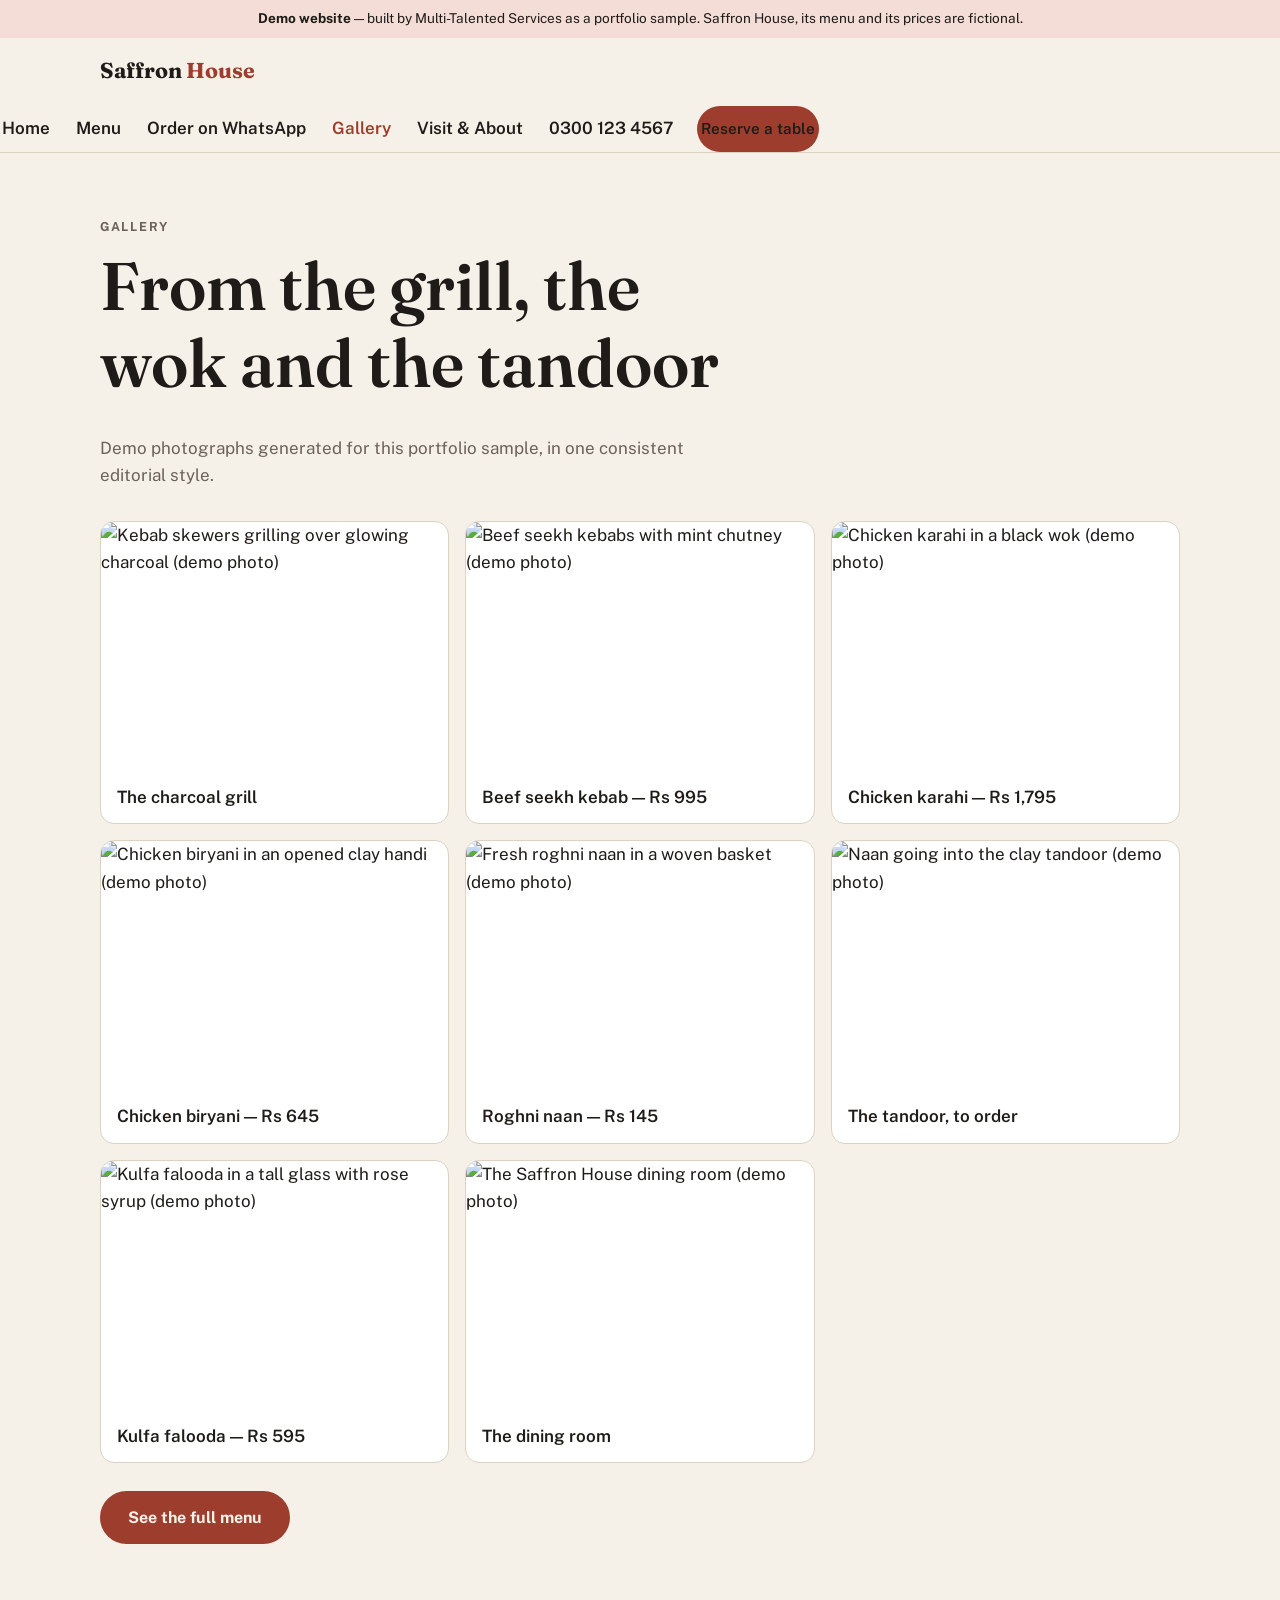
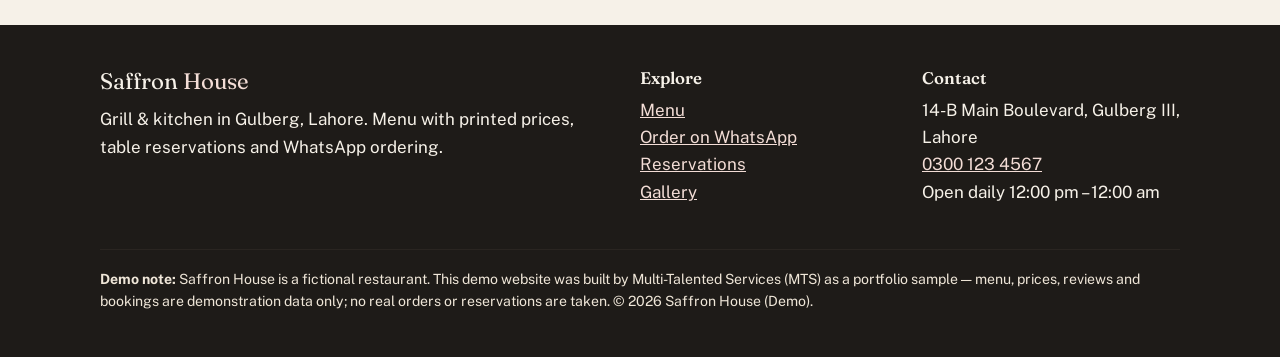
==== gallery.html @ 3a76dfea "Build: Saffron House restaurant demo (Queue #3) — 6 pages, menu filter/search, WhatsApp ordering + d" ====
<!DOCTYPE html>
<html lang="en">
<head>
<meta charset="UTF-8">
<meta name="viewport" content="width=device-width, initial-scale=1.0">
<title>Gallery (Demo) — Saffron House, Gulberg Lahore</title>
<meta name="description" content="Demo photo gallery for the fictional Saffron House restaurant, Lahore — grill, karahi, biryani, tandoor and the dining room.">
<link rel="icon" href="assets/favicon.svg" type="image/svg+xml">
<link rel="preconnect" href="https://fonts.googleapis.com">
<link rel="preconnect" href="https://fonts.gstatic.com" crossorigin>
<link href="https://fonts.googleapis.com/css2?family=Fraunces:ital,opsz,wght@0,9..144,500;0,9..144,600;0,9..144,700;1,9..144,500&family=Public+Sans:wght@400;500;600;700&display=swap" rel="stylesheet">
<link rel="stylesheet" href="css/style.css">
<script>document.documentElement.classList.add('js');</script>
</head>
<body>
<a class="skip-link" href="#main">Skip to content</a>
<div class="demo-ribbon"><p><strong>Demo website</strong> — built by Multi-Talented Services as a portfolio sample. Saffron House, its menu and its prices are fictional.</p></div>
<header class="site-header">
  <div class="wrap header-in">
    <a class="wordmark" href="index.html" aria-label="Saffron House — home">Saffron <span>House</span></a>
    <button class="nav-toggle" id="navToggle" aria-expanded="false" aria-controls="siteNav" aria-label="Open menu"><span></span><span></span><span></span></button>
  </div>
  <nav class="site-nav" id="siteNav" aria-label="Main">
    <a href="index.html">Home</a>
    <a href="menu.html">Menu</a>
    <a href="order.html">Order on WhatsApp</a>
    <a href="gallery.html" aria-current="page">Gallery</a>
    <a href="visit.html">Visit &amp; About</a>
    <a href="tel:+923001234567">0300 123 4567</a>
    <a class="btn btn-primary btn-small" href="reservations.html">Reserve a table</a>
  </nav>
</header>

<main id="main">
  <section class="section">
    <div class="wrap">
      <div class="section-head">
        <p class="kicker">Gallery</p>
        <h1>From the grill, the wok and the tandoor</h1>
        <p>Demo photographs generated for this portfolio sample, in one consistent editorial style.</p>
      </div>
      <div class="gallery-grid">
        <figure class="reveal"><img src="assets/hero-grill.jpg" alt="Kebab skewers grilling over glowing charcoal (demo photo)"><figcaption>The charcoal grill</figcaption></figure>
        <figure class="reveal"><img src="assets/dish-kebab.jpg" alt="Beef seekh kebabs with mint chutney (demo photo)"><figcaption>Beef seekh kebab — Rs 995</figcaption></figure>
        <figure class="reveal"><img src="assets/dish-karahi.jpg" alt="Chicken karahi in a black wok (demo photo)"><figcaption>Chicken karahi — Rs 1,795</figcaption></figure>
        <figure class="reveal"><img src="assets/dish-biryani.jpg" alt="Chicken biryani in an opened clay handi (demo photo)"><figcaption>Chicken biryani — Rs 645</figcaption></figure>
        <figure class="reveal"><img src="assets/dish-naan.jpg" alt="Fresh roghni naan in a woven basket (demo photo)"><figcaption>Roghni naan — Rs 145</figcaption></figure>
        <figure class="reveal"><img src="assets/chef-tandoor.jpg" alt="Naan going into the clay tandoor (demo photo)"><figcaption>The tandoor, to order</figcaption></figure>
        <figure class="reveal"><img src="assets/dish-dessert.jpg" alt="Kulfa falooda in a tall glass with rose syrup (demo photo)"><figcaption>Kulfa falooda — Rs 595</figcaption></figure>
        <figure class="reveal"><img src="assets/interior.jpg" alt="The Saffron House dining room (demo photo)"><figcaption>The dining room</figcaption></figure>
      </div>
      <p style="margin-top:28px"><a class="btn btn-primary" href="menu.html">See the full menu</a></p>
    </div>
  </section>
</main>

<footer class="site-footer">
  <div class="wrap">
    <div class="footer-grid">
      <div><p class="serif" style="font-size:1.4rem">Saffron <span style="color:var(--clay-tint)">House</span></p><p>Grill &amp; kitchen in Gulberg, Lahore. Menu with printed prices, table reservations and WhatsApp ordering.</p></div>
      <div><h3 style="font-size:1.05rem">Explore</h3><p><a href="menu.html">Menu</a><br><a href="order.html">Order on WhatsApp</a><br><a href="reservations.html">Reservations</a><br><a href="gallery.html">Gallery</a></p></div>
      <div><h3 style="font-size:1.05rem">Contact</h3><p>14-B Main Boulevard, Gulberg III, Lahore<br><a href="tel:+923001234567">0300 123 4567</a><br>Open daily 12:00 pm – 12:00 am</p></div>
    </div>
    <p class="footer-note"><strong>Demo note:</strong> Saffron House is a fictional restaurant. This demo website was built by Multi-Talented Services (MTS) as a portfolio sample — menu, prices, reviews and bookings are demonstration data only; no real orders or reservations are taken. © <span id="year">2026</span> Saffron House (Demo).</p>
  </div>
</footer>
<script src="js/main.js"></script>
</body>
</html>
---- css/style.css ----
/* Saffron House (Demo) — one component system, project tokens only (+ semantic error red). */
:root{
  --ink:#1E1B18; --ink-2:#2A2521; --paper:#F6F1E8; --paper-2:#EFE6D8;
  --clay:#9C3D2E; --clay-dark:#7E2F24; --clay-tint:#F3DDD6;
  --stone:#6B6259; --line:#DDD2C0; --error:#B3261E;
  --radius:14px; --wrap:1120px;
}
*{box-sizing:border-box}
html{scroll-behavior:smooth}
body{margin:0;background:var(--paper);color:var(--ink);font-family:"Public Sans",system-ui,sans-serif;font-size:17px;line-height:1.6}
img{max-width:100%;display:block}
h1,h2,h3,.serif{font-family:"Fraunces",Georgia,serif;line-height:1.15;margin:0 0 .5em}
h1{font-size:clamp(2.4rem,7vw,4.2rem);font-weight:600}
h2{font-size:clamp(1.8rem,4.5vw,2.6rem);font-weight:600}
h3{font-size:1.35rem;font-weight:600}
p{margin:0 0 1em}
a{color:var(--clay-dark)}
.wrap{max-width:var(--wrap);margin:0 auto;padding:0 20px;min-width:0}
.section{padding:64px 0}
.section--dark{background:var(--ink);color:var(--paper)}
.section--tint{background:var(--paper-2)}
.section-head{max-width:640px;margin-bottom:32px;min-width:0}
.section-head p{color:var(--stone)}
.section--dark .section-head p{color:var(--paper-2)}
.kicker{text-transform:uppercase;letter-spacing:.14em;font-size:.78rem;font-weight:700;color:var(--clay);margin-bottom:10px}
.section--dark .kicker{color:var(--clay-tint)}

/* Demo ribbon + header */
.demo-ribbon{background:var(--clay-tint);color:var(--ink);font-size:.85rem;text-align:center;padding:8px 16px}
.demo-ribbon p{margin:0}
.skip-link{position:absolute;left:-9999px;top:0;background:var(--ink);color:var(--paper);padding:10px 16px;z-index:60}
.skip-link:focus{left:8px;top:8px}
.site-header{background:var(--paper);border-bottom:1px solid var(--line);position:sticky;top:0;z-index:40}
.header-in{display:flex;align-items:center;gap:16px;min-height:68px;min-width:0}
.wordmark{font-family:"Fraunces",serif;font-size:1.35rem;font-weight:700;color:var(--ink);text-decoration:none;white-space:nowrap}
.wordmark span{color:var(--clay)}
.nav-toggle{margin-left:auto;background:none;border:1px solid var(--line);border-radius:10px;width:48px;height:48px;display:flex;flex-direction:column;align-items:center;justify-content:center;gap:5px;cursor:pointer}
.nav-toggle span{display:block;width:22px;height:2px;background:var(--ink)}
.site-nav{display:none;flex-direction:column;gap:4px;padding:12px 20px 18px;border-top:1px solid var(--line)}
.site-nav.open{display:flex}
.site-nav a{color:var(--ink);text-decoration:none;font-weight:600;padding:10px 4px}
.site-nav a[aria-current="page"]{color:var(--clay)}
@media(min-width:920px){
  .nav-toggle{display:none}
  .site-nav{display:flex;flex-direction:row;align-items:center;gap:22px;margin-left:auto;padding:0;border-top:none}
  .site-nav a{padding:6px 2px}
}
@media(max-width:380px){ .wordmark{font-size:1.12rem} .demo-ribbon{font-size:.78rem} }

/* Buttons — one system, 52px primary */
.btn{display:inline-flex;align-items:center;justify-content:center;min-height:52px;padding:12px 26px;border-radius:999px;font-weight:700;font-size:1rem;text-decoration:none;border:2px solid transparent;cursor:pointer;text-align:center}
.btn-primary{background:var(--clay);color:var(--paper)}
.btn-primary:hover{background:var(--clay-dark)}
.btn-ghost{background:transparent;color:var(--ink);border-color:var(--ink)}
.section--dark .btn-ghost,.hero .btn-ghost{color:var(--paper);border-color:var(--paper)}
.btn-dark{background:var(--ink);color:var(--paper)}
.btn-small{min-height:46px;padding:8px 20px;font-size:.95rem}
.btn[disabled]{opacity:.45;cursor:not-allowed}
:focus-visible{outline:3px solid var(--clay);outline-offset:2px}

/* Hero */
.hero{background:var(--ink);color:var(--paper);position:relative;overflow:hidden}
.hero-photo{position:absolute;inset:0;width:100%;height:100%;object-fit:cover;opacity:.45}
.hero-in{position:relative;padding:84px 20px 72px;max-width:760px;margin:0}
.hero .kicker{color:var(--clay-tint)}
.hero-line{font-size:1.2rem;max-width:34em}
.hero-facts{display:flex;flex-wrap:wrap;gap:10px 28px;margin:22px 0;padding:16px 0;border-top:1px solid var(--ink-2);border-bottom:1px solid var(--ink-2)}
.hero-facts p{margin:0;font-size:.95rem}
.hero-facts span{display:block;text-transform:uppercase;letter-spacing:.1em;font-size:.7rem;color:var(--clay-tint);font-weight:700}
.hero-facts a{color:var(--paper)}
.hero-actions{display:flex;flex-wrap:wrap;gap:12px;margin-top:26px}
.kenburns{animation:kb 24s ease-in-out infinite alternate}
@keyframes kb{from{transform:scale(1)}to{transform:scale(1.07) translate(-1.5%,-1%)}}

/* Cards / grids */
.grid{display:grid;gap:20px;min-width:0}
.grid>*{min-width:0}
@media(min-width:700px){.grid-3{grid-template-columns:repeat(3,1fr)}.grid-2{grid-template-columns:repeat(2,1fr)}}
.card{background:#fff;border:1px solid var(--line);border-radius:var(--radius);overflow:hidden}
.card img{width:100%;height:210px;object-fit:cover}
.card-body{padding:20px}
.card-body p{color:var(--stone);margin-bottom:8px}
.price{font-family:"Fraunces",serif;font-weight:700;color:var(--clay-dark);font-size:1.15rem;white-space:nowrap}
.badge{display:inline-block;background:var(--clay-tint);color:var(--clay-dark);font-size:.72rem;font-weight:700;letter-spacing:.08em;text-transform:uppercase;border-radius:999px;padding:4px 10px}

/* Menu */
.menu-chips{display:flex;flex-wrap:wrap;gap:8px;margin-bottom:14px}
.chip{min-height:46px;padding:8px 18px;border-radius:999px;border:1.5px solid var(--ink);background:transparent;color:var(--ink);font-weight:600;font-size:.95rem;cursor:pointer;font-family:inherit}
.chip[aria-pressed="true"]{background:var(--ink);color:var(--paper)}
.menu-search{width:100%;max-width:440px}
.menu-list{list-style:none;margin:0 0 34px;padding:0}
.mi{display:flex;align-items:baseline;gap:10px;padding:13px 0;border-bottom:1px solid var(--line);min-width:0}
.mi-main{min-width:0}
.mi-name{font-family:"Fraunces",serif;font-size:1.12rem;font-weight:600;margin:0}
.mi-desc{color:var(--stone);font-size:.93rem;margin:2px 0 0}
.mi-dots{flex:1;border-bottom:2px dotted var(--line);min-width:16px}
.mi-price{font-family:"Fraunces",serif;font-weight:700;color:var(--clay-dark);white-space:nowrap;margin:0}
.mi-mark{font-family:"Public Sans",sans-serif;font-size:.78rem;color:var(--stone);font-weight:700}
.add-btn{min-height:44px;padding:6px 16px;border-radius:999px;border:1.5px solid var(--clay);background:transparent;color:var(--clay-dark);font-weight:700;cursor:pointer;font-family:inherit;white-space:nowrap}
.add-btn:hover{background:var(--clay-tint)}
.menu-cat h3{border-bottom:2px solid var(--ink);padding-bottom:8px;margin-bottom:6px}

/* Forms — one field system, 52px, 16px+ font */
.field{margin-bottom:18px;min-width:0}
.field label{display:block;font-weight:700;margin-bottom:6px}
.field input,.field select,.field textarea{width:100%;min-height:52px;padding:12px 14px;font-size:16px;font-family:inherit;border:1.5px solid var(--stone);border-radius:10px;background:#fff;color:var(--ink)}
.field textarea{min-height:110px}
.field .error-text{display:none;color:var(--error);font-size:.9rem;font-weight:600;margin-top:6px}
.field.invalid input,.field.invalid select,.field.invalid textarea{border-color:var(--error)}
.field.invalid .error-text{display:block}
.form-row{display:grid;gap:0 18px}
@media(min-width:700px){.form-row{grid-template-columns:1fr 1fr}}
.confirm-box{background:var(--paper-2);border:2px solid var(--clay);border-radius:var(--radius);padding:26px}
.confirm-box dl{display:grid;grid-template-columns:auto 1fr;gap:6px 18px;margin:14px 0}
.confirm-box dt{font-weight:700}
.confirm-box dd{margin:0}

/* Order */
.order-layout{display:grid;gap:28px;min-width:0}
.order-layout>*{min-width:0}
@media(min-width:920px){.order-layout{grid-template-columns:1fr 380px}}
.order-panel{background:var(--ink);color:var(--paper);border-radius:var(--radius);padding:24px;align-self:start}
.order-panel h3{color:var(--paper)}
.order-line{display:flex;align-items:center;gap:10px;padding:10px 0;border-bottom:1px solid var(--ink-2);min-width:0}
.order-line .ol-name{flex:1;min-width:0}
.qty-btn{width:44px;height:44px;border-radius:50%;border:1.5px solid var(--paper);background:transparent;color:var(--paper);font-size:1.2rem;cursor:pointer;flex:none}
.order-total{display:flex;justify-content:space-between;font-family:"Fraunces",serif;font-size:1.3rem;font-weight:700;padding:16px 0}
.btn-whatsapp{background:var(--clay);color:var(--paper);width:100%}
.order-log{font-size:.88rem;color:var(--paper-2)}
.order-log li{margin-bottom:6px}

/* Reviews */
.review-card{background:#fff;border:1px solid var(--line);border-radius:var(--radius);padding:22px}
.stars{color:var(--clay);letter-spacing:2px;font-size:1.05rem}
.review-card .when{color:var(--stone);font-size:.85rem}

/* Gallery / visit */
.gallery-grid{display:grid;gap:16px;min-width:0}
.gallery-grid>*{min-width:0}
@media(min-width:700px){.gallery-grid{grid-template-columns:repeat(2,1fr)}}
@media(min-width:1020px){.gallery-grid{grid-template-columns:repeat(3,1fr)}}
.gallery-grid figure{margin:0;border-radius:var(--radius);overflow:hidden;border:1px solid var(--line);background:#fff}
.gallery-grid img{width:100%;height:250px;object-fit:cover}
.gallery-grid figcaption{padding:12px 16px;font-weight:600}
.visit-panel{background:var(--ink);color:var(--paper);border-radius:var(--radius);padding:28px}
.visit-panel a{color:var(--clay-tint)}
.hours{list-style:none;padding:0;margin:0}
.hours li{display:flex;justify-content:space-between;gap:16px;padding:8px 0;border-bottom:1px solid var(--line)}
.split{display:grid;gap:28px;min-width:0}
.split>*{min-width:0}
@media(min-width:920px){.split{grid-template-columns:1fr 1fr}}
.split img{border-radius:var(--radius);width:100%;height:100%;object-fit:cover;min-height:280px}

/* Footer */
.site-footer{background:var(--ink);color:var(--paper);padding:44px 0 30px;margin-top:0}
.site-footer a{color:var(--clay-tint)}
.footer-grid{display:grid;gap:24px;min-width:0}
.footer-grid>*{min-width:0}
@media(min-width:760px){.footer-grid{grid-template-columns:2fr 1fr 1fr}}
.footer-note{border-top:1px solid var(--ink-2);margin-top:26px;padding-top:18px;font-size:.88rem;color:var(--paper-2)}

/* Reveal-by-default: hidden state ONLY when JS is on */
.js .reveal{opacity:0;transform:translateY(14px);transition:opacity .6s ease,transform .6s ease}
.js .reveal.revealed{opacity:1;transform:none}
@media(prefers-reduced-motion:reduce){
  html{scroll-behavior:auto}
  .js .reveal{opacity:1;transform:none;transition:none}
  .kenburns{animation:none}
}
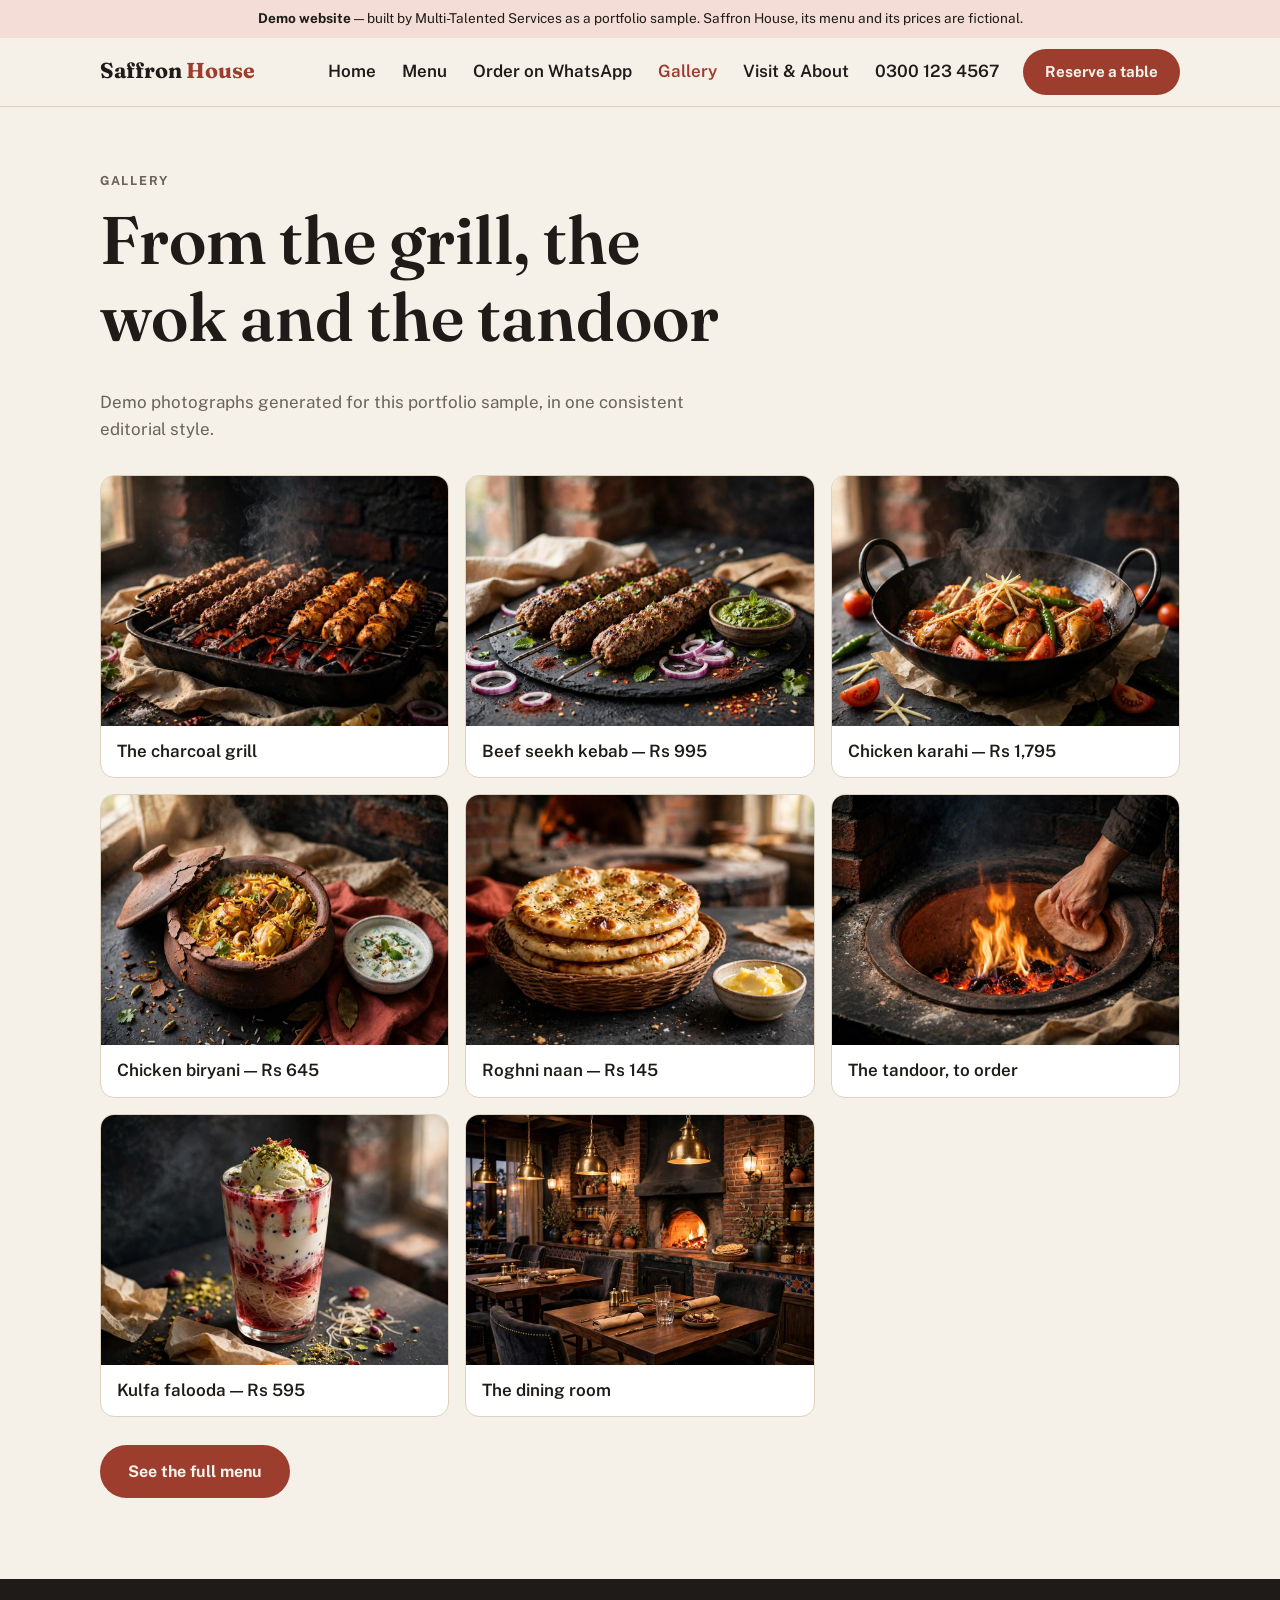
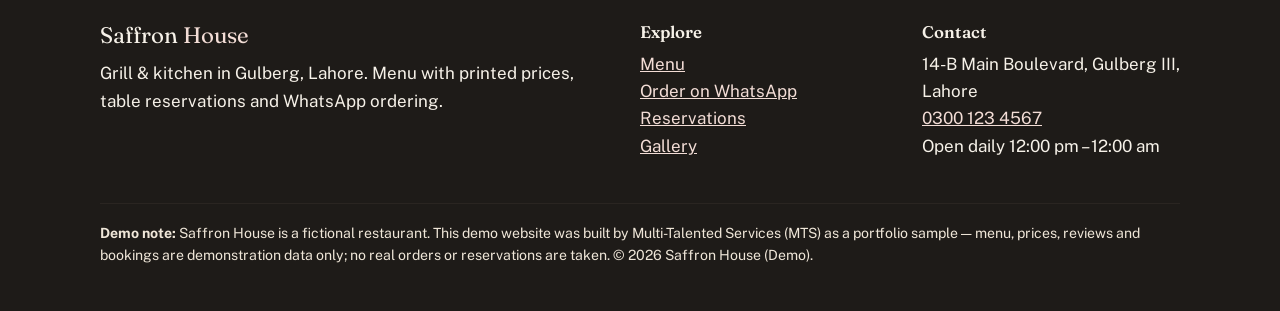
==== commit 2dff4e75: "Fix run: header rebuilt inside container, Reserve CTA readable on every page, reveal without opacity" ====
--- a/gallery.html
+++ b/gallery.html
@@ -19,7 +19,6 @@
   <div class="wrap header-in">
     <a class="wordmark" href="index.html" aria-label="Saffron House — home">Saffron <span>House</span></a>
     <button class="nav-toggle" id="navToggle" aria-expanded="false" aria-controls="siteNav" aria-label="Open menu"><span></span><span></span><span></span></button>
-  </div>
   <nav class="site-nav" id="siteNav" aria-label="Main">
     <a href="index.html">Home</a>
     <a href="menu.html">Menu</a>
@@ -29,6 +28,7 @@
     <a href="tel:+923001234567">0300 123 4567</a>
     <a class="btn btn-primary btn-small" href="reservations.html">Reserve a table</a>
   </nav>
+  </div>
 </header>
 
 <main id="main">
--- a/css/style.css
+++ b/css/style.css
@@ -31,19 +31,19 @@
 .skip-link{position:absolute;left:-9999px;top:0;background:var(--ink);color:var(--paper);padding:10px 16px;z-index:60}
 .skip-link:focus{left:8px;top:8px}
 .site-header{background:var(--paper);border-bottom:1px solid var(--line);position:sticky;top:0;z-index:40}
-.header-in{display:flex;align-items:center;gap:16px;min-height:68px;min-width:0}
+.header-in{display:flex;align-items:center;gap:16px;min-height:68px;min-width:0;flex-wrap:wrap}
 .wordmark{font-family:"Fraunces",serif;font-size:1.35rem;font-weight:700;color:var(--ink);text-decoration:none;white-space:nowrap}
 .wordmark span{color:var(--clay)}
 .nav-toggle{margin-left:auto;background:none;border:1px solid var(--line);border-radius:10px;width:48px;height:48px;display:flex;flex-direction:column;align-items:center;justify-content:center;gap:5px;cursor:pointer}
 .nav-toggle span{display:block;width:22px;height:2px;background:var(--ink)}
-.site-nav{display:none;flex-direction:column;gap:4px;padding:12px 20px 18px;border-top:1px solid var(--line)}
+.site-nav{display:none;flex-direction:column;gap:4px;padding:12px 0 18px;border-top:1px solid var(--line);flex-basis:100%}
 .site-nav.open{display:flex}
-.site-nav a{color:var(--ink);text-decoration:none;font-weight:600;padding:10px 4px}
-.site-nav a[aria-current="page"]{color:var(--clay)}
+.site-nav a:not(.btn){color:var(--ink);text-decoration:none;font-weight:600;padding:10px 4px}
+.site-nav a:not(.btn)[aria-current="page"]{color:var(--clay)}
 @media(min-width:920px){
   .nav-toggle{display:none}
-  .site-nav{display:flex;flex-direction:row;align-items:center;gap:22px;margin-left:auto;padding:0;border-top:none}
-  .site-nav a{padding:6px 2px}
+  .site-nav{display:flex;flex-direction:row;align-items:center;gap:22px;margin-left:auto;padding:0;border-top:none;flex-basis:auto}
+  .site-nav a:not(.btn){padding:6px 2px}
 }
 @media(max-width:380px){ .wordmark{font-size:1.12rem} .demo-ribbon{font-size:.78rem} }
 
@@ -159,9 +159,11 @@
 @media(min-width:760px){.footer-grid{grid-template-columns:2fr 1fr 1fr}}
 .footer-note{border-top:1px solid var(--ink-2);margin-top:26px;padding-top:18px;font-size:.88rem;color:var(--paper-2)}
 
-/* Reveal-by-default: hidden state ONLY when JS is on */
-.js .reveal{opacity:0;transform:translateY(14px);transition:opacity .6s ease,transform .6s ease}
-.js .reveal.revealed{opacity:1;transform:none}
+/* Reveal: opacity is NEVER gated (v3 pattern) — elements are fully visible at
+   all times; the observer/fallback only settle a gentle position rise, so no
+   section or photo can render blank at any scroll speed. */
+.js .reveal{transform:translateY(14px);transition:transform .6s ease}
+.js .reveal.revealed{transform:none}
 @media(prefers-reduced-motion:reduce){
   html{scroll-behavior:auto}
   .js .reveal{opacity:1;transform:none;transition:none}
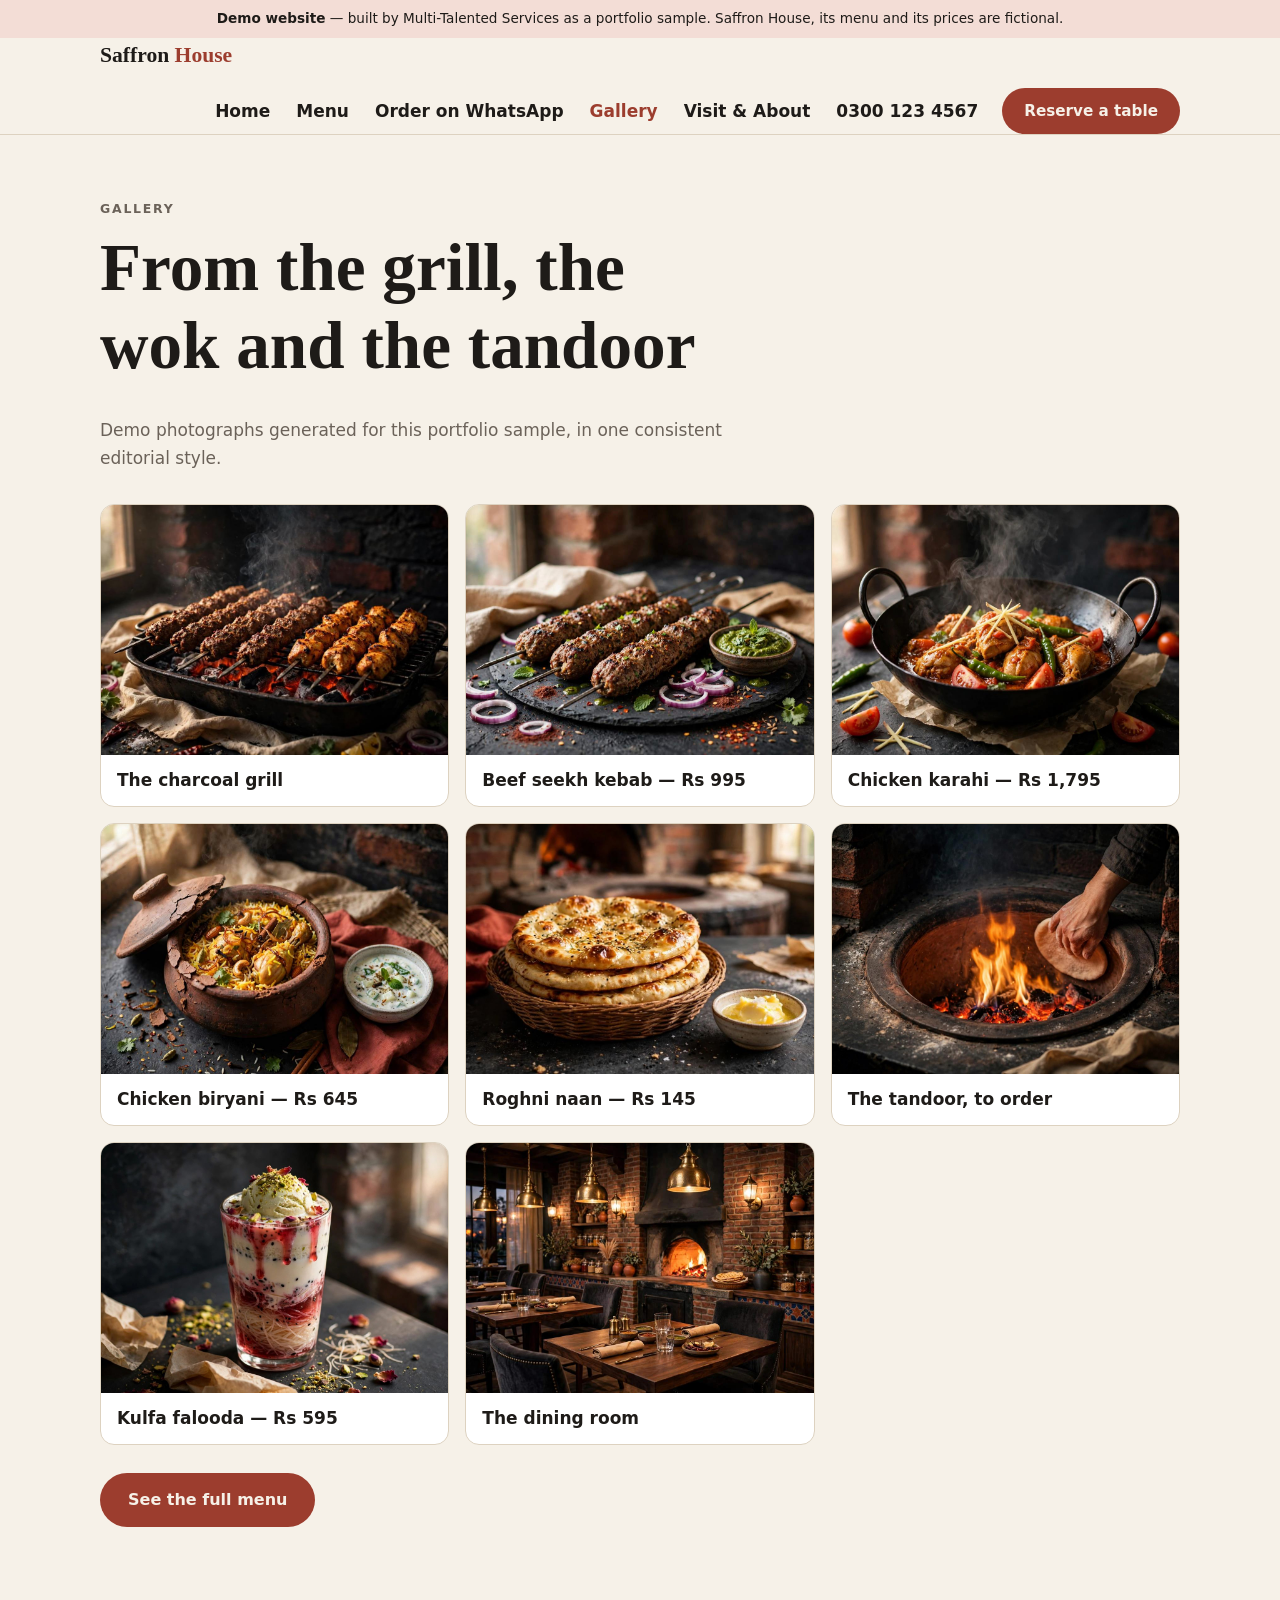
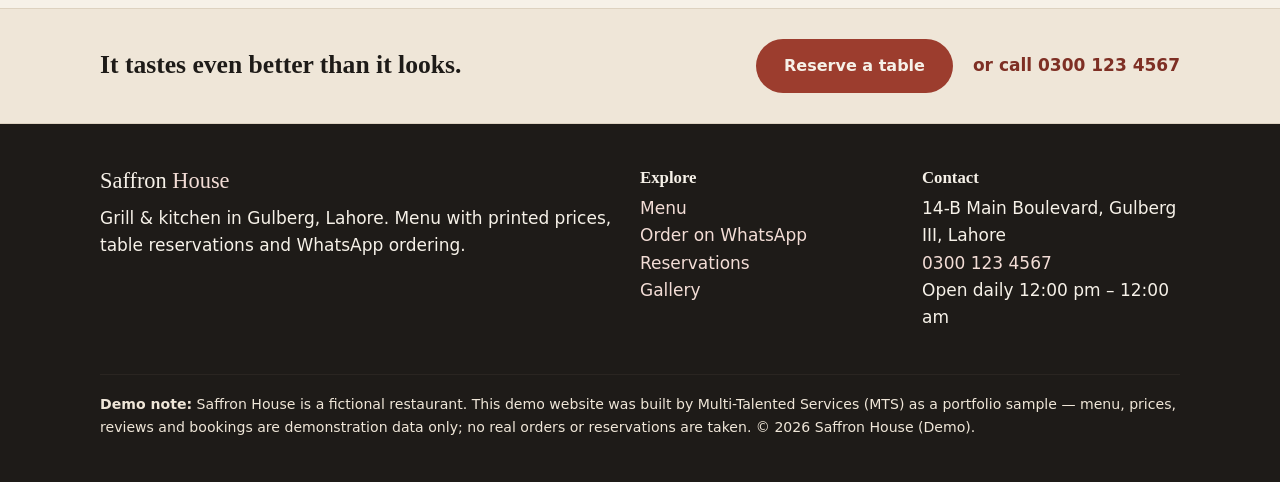
==== commit aa66a54b: "Premium upgrade batch 2026-11-22: audit fixes + premium ladder + static capture mode + self-hosted f" ====
--- a/gallery.html
+++ b/gallery.html
@@ -6,9 +6,9 @@
 <title>Gallery (Demo) — Saffron House, Gulberg Lahore</title>
 <meta name="description" content="Demo photo gallery for the fictional Saffron House restaurant, Lahore — grill, karahi, biryani, tandoor and the dining room.">
 <link rel="icon" href="assets/favicon.svg" type="image/svg+xml">
-<link rel="preconnect" href="https://fonts.googleapis.com">
-<link rel="preconnect" href="https://fonts.gstatic.com" crossorigin>
-<link href="https://fonts.googleapis.com/css2?family=Fraunces:ital,opsz,wght@0,9..144,500;0,9..144,600;0,9..144,700;1,9..144,500&family=Public+Sans:wght@400;500;600;700&display=swap" rel="stylesheet">
+
+
+<link rel="stylesheet" href="assets/fonts/fonts.css">
 <link rel="stylesheet" href="css/style.css">
 <script>document.documentElement.classList.add('js');</script>
 </head>
@@ -52,6 +52,7 @@
       <p style="margin-top:28px"><a class="btn btn-primary" href="menu.html">See the full menu</a></p>
     </div>
   </section>
+  <div class="book-spine"><div class="wrap book-spine-in"><p>It tastes even better than it looks.</p><div class="book-spine-actions"><a class="btn btn-primary" href="reservations.html">Reserve a table</a><a class="book-spine-tel" href="tel:+923001234567">or call 0300 123 4567</a></div></div></div>
 </main>
 
 <footer class="site-footer">
--- a/assets/fonts/fonts.css
+++ b/assets/fonts/fonts.css
@@ -0,0 +1,147 @@
+/* Self-hosted webfonts (Google Fonts, OFL) — downloaded 2026-11-22.
+   Replaces the fonts.googleapis.com stylesheet so the design renders
+   identically with or without external network access. */
+/* latin */
+@font-face {
+  font-family: 'Fraunces';
+  font-style: italic;
+  font-weight: 500;
+  font-display: swap;
+  src: url(./fraunces-italic-latin-ddaaa584.woff2) format('woff2');
+  unicode-range: U+0000-00FF, U+0131, U+0152-0153, U+02BB-02BC, U+02C6, U+02DA, U+02DC, U+0304, U+0308, U+0329, U+2000-206F, U+20AC, U+2122, U+2191, U+2193, U+2212, U+2215, U+FEFF, U+FFFD;
+}
+/* latin-ext */
+@font-face {
+  font-family: 'Fraunces';
+  font-style: italic;
+  font-weight: 500;
+  font-display: swap;
+  src: url(./fraunces-italic-latin-ext-80f4a047.woff2) format('woff2');
+  unicode-range: U+0100-02BA, U+02BD-02C5, U+02C7-02CC, U+02CE-02D7, U+02DD-02FF, U+0304, U+0308, U+0329, U+1D00-1DBF, U+1E00-1E9F, U+1EF2-1EFF, U+2020, U+20A0-20AB, U+20AD-20C4, U+2113, U+2C60-2C7F, U+A720-A7FF;
+}
+/* latin */
+@font-face {
+  font-family: 'Fraunces';
+  font-style: normal;
+  font-weight: 500;
+  font-display: swap;
+  src: url(./fraunces-normal-latin-39ce2001.woff2) format('woff2');
+  unicode-range: U+0000-00FF, U+0131, U+0152-0153, U+02BB-02BC, U+02C6, U+02DA, U+02DC, U+0304, U+0308, U+0329, U+2000-206F, U+20AC, U+2122, U+2191, U+2193, U+2212, U+2215, U+FEFF, U+FFFD;
+}
+/* latin-ext */
+@font-face {
+  font-family: 'Fraunces';
+  font-style: normal;
+  font-weight: 500;
+  font-display: swap;
+  src: url(./fraunces-normal-latin-ext-79671606.woff2) format('woff2');
+  unicode-range: U+0100-02BA, U+02BD-02C5, U+02C7-02CC, U+02CE-02D7, U+02DD-02FF, U+0304, U+0308, U+0329, U+1D00-1DBF, U+1E00-1E9F, U+1EF2-1EFF, U+2020, U+20A0-20AB, U+20AD-20C4, U+2113, U+2C60-2C7F, U+A720-A7FF;
+}
+/* latin */
+@font-face {
+  font-family: 'Fraunces';
+  font-style: normal;
+  font-weight: 600;
+  font-display: swap;
+  src: url(./fraunces-normal-latin-39ce2001.woff2) format('woff2');
+  unicode-range: U+0000-00FF, U+0131, U+0152-0153, U+02BB-02BC, U+02C6, U+02DA, U+02DC, U+0304, U+0308, U+0329, U+2000-206F, U+20AC, U+2122, U+2191, U+2193, U+2212, U+2215, U+FEFF, U+FFFD;
+}
+/* latin-ext */
+@font-face {
+  font-family: 'Fraunces';
+  font-style: normal;
+  font-weight: 600;
+  font-display: swap;
+  src: url(./fraunces-normal-latin-ext-79671606.woff2) format('woff2');
+  unicode-range: U+0100-02BA, U+02BD-02C5, U+02C7-02CC, U+02CE-02D7, U+02DD-02FF, U+0304, U+0308, U+0329, U+1D00-1DBF, U+1E00-1E9F, U+1EF2-1EFF, U+2020, U+20A0-20AB, U+20AD-20C4, U+2113, U+2C60-2C7F, U+A720-A7FF;
+}
+/* latin */
+@font-face {
+  font-family: 'Fraunces';
+  font-style: normal;
+  font-weight: 700;
+  font-display: swap;
+  src: url(./fraunces-normal-latin-39ce2001.woff2) format('woff2');
+  unicode-range: U+0000-00FF, U+0131, U+0152-0153, U+02BB-02BC, U+02C6, U+02DA, U+02DC, U+0304, U+0308, U+0329, U+2000-206F, U+20AC, U+2122, U+2191, U+2193, U+2212, U+2215, U+FEFF, U+FFFD;
+}
+/* latin-ext */
+@font-face {
+  font-family: 'Fraunces';
+  font-style: normal;
+  font-weight: 700;
+  font-display: swap;
+  src: url(./fraunces-normal-latin-ext-79671606.woff2) format('woff2');
+  unicode-range: U+0100-02BA, U+02BD-02C5, U+02C7-02CC, U+02CE-02D7, U+02DD-02FF, U+0304, U+0308, U+0329, U+1D00-1DBF, U+1E00-1E9F, U+1EF2-1EFF, U+2020, U+20A0-20AB, U+20AD-20C4, U+2113, U+2C60-2C7F, U+A720-A7FF;
+}
+/* latin */
+@font-face {
+  font-family: 'Public Sans';
+  font-style: normal;
+  font-weight: 400;
+  font-display: swap;
+  src: url(./public-sans-normal-latin-e769ef35.woff2) format('woff2');
+  unicode-range: U+0000-00FF, U+0131, U+0152-0153, U+02BB-02BC, U+02C6, U+02DA, U+02DC, U+0304, U+0308, U+0329, U+2000-206F, U+20AC, U+2122, U+2191, U+2193, U+2212, U+2215, U+FEFF, U+FFFD;
+}
+/* latin-ext */
+@font-face {
+  font-family: 'Public Sans';
+  font-style: normal;
+  font-weight: 400;
+  font-display: swap;
+  src: url(./public-sans-normal-latin-ext-98f94fdc.woff2) format('woff2');
+  unicode-range: U+0100-02BA, U+02BD-02C5, U+02C7-02CC, U+02CE-02D7, U+02DD-02FF, U+0304, U+0308, U+0329, U+1D00-1DBF, U+1E00-1E9F, U+1EF2-1EFF, U+2020, U+20A0-20AB, U+20AD-20C4, U+2113, U+2C60-2C7F, U+A720-A7FF;
+}
+/* latin */
+@font-face {
+  font-family: 'Public Sans';
+  font-style: normal;
+  font-weight: 500;
+  font-display: swap;
+  src: url(./public-sans-normal-latin-e769ef35.woff2) format('woff2');
+  unicode-range: U+0000-00FF, U+0131, U+0152-0153, U+02BB-02BC, U+02C6, U+02DA, U+02DC, U+0304, U+0308, U+0329, U+2000-206F, U+20AC, U+2122, U+2191, U+2193, U+2212, U+2215, U+FEFF, U+FFFD;
+}
+/* latin-ext */
+@font-face {
+  font-family: 'Public Sans';
+  font-style: normal;
+  font-weight: 500;
+  font-display: swap;
+  src: url(./public-sans-normal-latin-ext-98f94fdc.woff2) format('woff2');
+  unicode-range: U+0100-02BA, U+02BD-02C5, U+02C7-02CC, U+02CE-02D7, U+02DD-02FF, U+0304, U+0308, U+0329, U+1D00-1DBF, U+1E00-1E9F, U+1EF2-1EFF, U+2020, U+20A0-20AB, U+20AD-20C4, U+2113, U+2C60-2C7F, U+A720-A7FF;
+}
+/* latin */
+@font-face {
+  font-family: 'Public Sans';
+  font-style: normal;
+  font-weight: 600;
+  font-display: swap;
+  src: url(./public-sans-normal-latin-e769ef35.woff2) format('woff2');
+  unicode-range: U+0000-00FF, U+0131, U+0152-0153, U+02BB-02BC, U+02C6, U+02DA, U+02DC, U+0304, U+0308, U+0329, U+2000-206F, U+20AC, U+2122, U+2191, U+2193, U+2212, U+2215, U+FEFF, U+FFFD;
+}
+/* latin-ext */
+@font-face {
+  font-family: 'Public Sans';
+  font-style: normal;
+  font-weight: 600;
+  font-display: swap;
+  src: url(./public-sans-normal-latin-ext-98f94fdc.woff2) format('woff2');
+  unicode-range: U+0100-02BA, U+02BD-02C5, U+02C7-02CC, U+02CE-02D7, U+02DD-02FF, U+0304, U+0308, U+0329, U+1D00-1DBF, U+1E00-1E9F, U+1EF2-1EFF, U+2020, U+20A0-20AB, U+20AD-20C4, U+2113, U+2C60-2C7F, U+A720-A7FF;
+}
+/* latin */
+@font-face {
+  font-family: 'Public Sans';
+  font-style: normal;
+  font-weight: 700;
+  font-display: swap;
+  src: url(./public-sans-normal-latin-e769ef35.woff2) format('woff2');
+  unicode-range: U+0000-00FF, U+0131, U+0152-0153, U+02BB-02BC, U+02C6, U+02DA, U+02DC, U+0304, U+0308, U+0329, U+2000-206F, U+20AC, U+2122, U+2191, U+2193, U+2212, U+2215, U+FEFF, U+FFFD;
+}
+/* latin-ext */
+@font-face {
+  font-family: 'Public Sans';
+  font-style: normal;
+  font-weight: 700;
+  font-display: swap;
+  src: url(./public-sans-normal-latin-ext-98f94fdc.woff2) format('woff2');
+  unicode-range: U+0100-02BA, U+02BD-02C5, U+02C7-02CC, U+02CE-02D7, U+02DD-02FF, U+0304, U+0308, U+0329, U+1D00-1DBF, U+1E00-1E9F, U+1EF2-1EFF, U+2020, U+20A0-20AB, U+20AD-20C4, U+2113, U+2C60-2C7F, U+A720-A7FF;
+}
--- a/css/style.css
+++ b/css/style.css
@@ -14,7 +14,8 @@
 h2{font-size:clamp(1.8rem,4.5vw,2.6rem);font-weight:600}
 h3{font-size:1.35rem;font-weight:600}
 p{margin:0 0 1em}
-a{color:var(--clay-dark)}
+a{color:var(--clay-dark);text-decoration:none}
+ul{list-style:none;margin:0;padding:0}
 .wrap{max-width:var(--wrap);margin:0 auto;padding:0 20px;min-width:0}
 .section{padding:64px 0}
 .section--dark{background:var(--ink);color:var(--paper)}
@@ -169,3 +170,47 @@
   .js .reveal{opacity:1;transform:none;transition:none}
   .kenburns{animation:none}
 }
+
+/* ============================================================
+   PREMIUM LAYER — 2026-11-22 upgrade (first Lenis + GSAP site)
+   Base link/list rules above are untouched (P1 preserved).
+   ============================================================ */
+
+/* Lenis owns scroll smoothing on the premium page; CSS smooth
+   scrolling would fight it. Native behaviour everywhere else. */
+html.lenis-on{scroll-behavior:auto}
+
+/* Masked line-rise hero headline (index). Lines are plain
+   inline spans without JS — mask + rise exist only under .js,
+   and GSAP (not CSS) drives the motion, so a failed library
+   load leaves the headline fully visible. */
+.js .hero .lm{display:block;overflow:hidden;padding-bottom:.09em;margin-bottom:-.09em}
+.js .hero .lm-in{display:block;will-change:transform}
+
+/* Pinned tandoor chapter (index) */
+.chapter-rule{height:3px;background:var(--clay);border-radius:2px;transform-origin:left center;margin:4px 0 18px;max-width:180px}
+.chapter-media{overflow:hidden;border-radius:var(--radius)}
+.chapter-media .chapter-img{width:100%;height:100%;object-fit:cover;min-height:280px;will-change:transform}
+
+/* Booking spine — the reservation path restated at section
+   endings, in the site's own button system. */
+.book-spine{background:var(--paper-2);border-top:1px solid var(--line);border-bottom:1px solid var(--line);padding:30px 0}
+.book-spine-in{display:flex;flex-wrap:wrap;align-items:center;gap:14px 28px;justify-content:space-between}
+.book-spine p{font-family:"Fraunces",serif;font-size:clamp(1.25rem,2.6vw,1.6rem);font-weight:600;margin:0}
+.book-spine-actions{display:flex;flex-wrap:wrap;align-items:center;gap:12px 20px}
+.book-spine-tel{font-weight:700;color:var(--clay-dark)}
+
+/* Menu re-presented as typography (menu page): larger serif
+   dish names, display-scale category headings, more air —
+   same data, same dotted leaders, same prices. */
+.menu-cat h3{font-size:clamp(1.6rem,3.6vw,2.1rem);letter-spacing:-.01em;border-bottom:2px solid var(--ink);padding-bottom:10px;margin:38px 0 4px}
+.menu-cat:first-child h3{margin-top:10px}
+.mi{padding:16px 0}
+.mi-name{font-size:1.32rem;line-height:1.25}
+.mi-desc{font-size:.97rem;margin-top:4px}
+.mi-price{font-size:1.14rem}
+
+@media(prefers-reduced-motion:reduce){
+  .js .hero .lm-in{will-change:auto}
+  .chapter-media .chapter-img{will-change:auto}
+}
